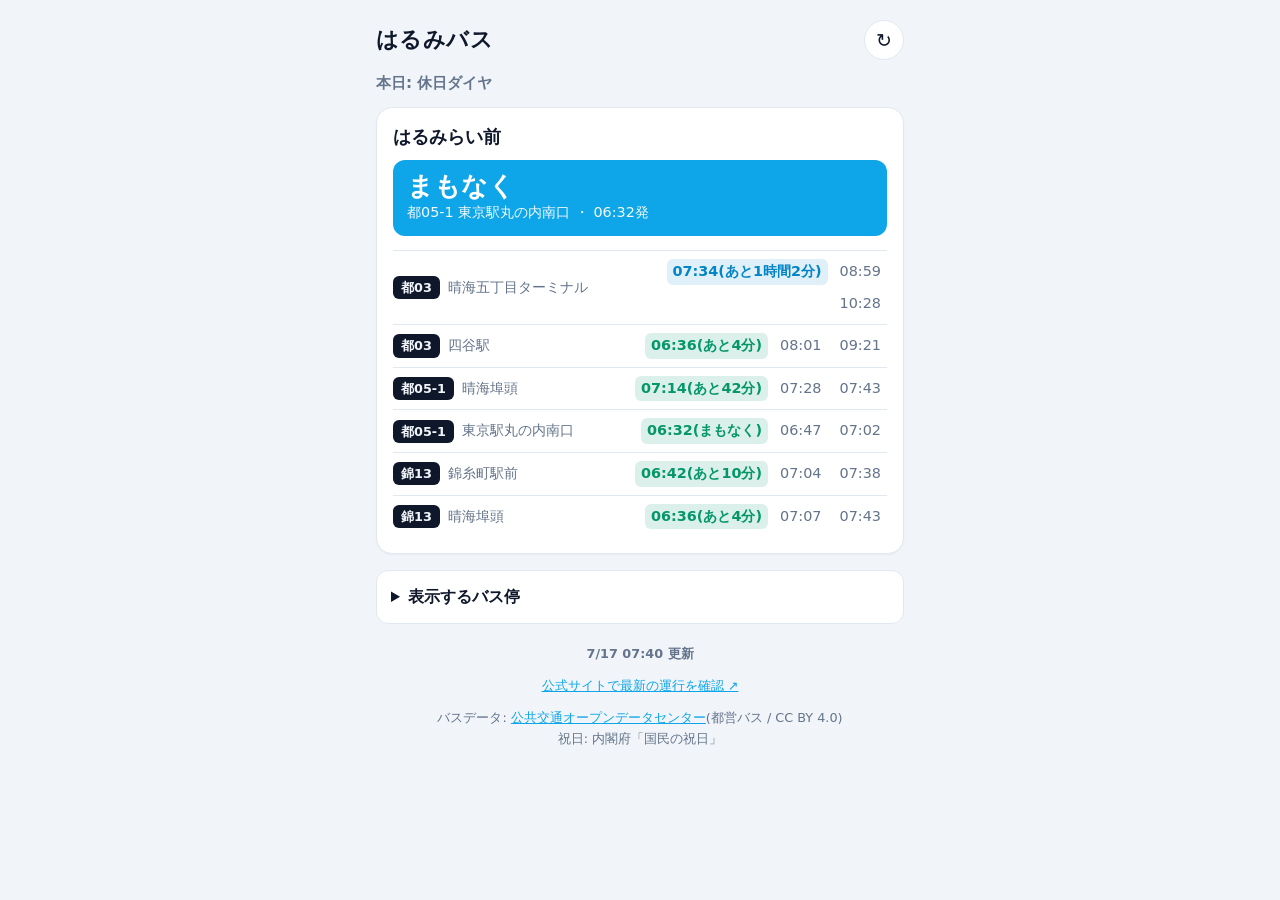
==== app/index.html @ eee5a98f "Phase 1 step5-6: PWA本体(次のバス表示・3区分計算・端末内保存・PWA化) - app/index.html, app.js, style.css: timetable.json " ====
<!doctype html>
<html lang="ja">
<head>
  <meta charset="utf-8">
  <meta name="viewport" content="width=device-width, initial-scale=1, viewport-fit=cover">
  <title>はるみバス</title>
  <meta name="description" content="自宅周辺バス停の次のバスを表示">
  <meta name="theme-color" content="#0ea5e9">
  <link rel="manifest" href="./manifest.webmanifest">
  <link rel="icon" href="./icon.svg" type="image/svg+xml">
  <link rel="apple-touch-icon" href="./icon.svg">
  <link rel="stylesheet" href="./style.css">
</head>
<body>
  <div id="app">
    <header class="app-header">
      <h1>はるみバス</h1>
      <button id="refresh" class="icon-btn" title="更新" aria-label="更新">↻</button>
    </header>

    <div id="status-bar" class="status-bar" hidden></div>
    <p id="schedule-type" class="schedule-type"></p>

    <main id="stops" class="stops" aria-live="polite"></main>

    <details id="settings" class="settings">
      <summary>表示するバス停</summary>
      <div id="stop-toggles" class="stop-toggles"></div>
    </details>

    <footer class="app-footer">
      <p id="freshness" class="freshness"></p>
      <p class="official"><a id="official-link" href="https://tobus.jp/" target="_blank" rel="noopener">公式サイトで最新の運行を確認 ↗</a></p>
      <p class="credit">
        バスデータ: <a href="https://www.odpt.org/" target="_blank" rel="noopener">公共交通オープンデータセンター</a>(都営バス / CC BY 4.0)<br>
        祝日: 内閣府「国民の祝日」
      </p>
    </footer>
  </div>

  <script src="./app.js"></script>
</body>
</html>
---- app/style.css ----
:root {
  --bg: #f1f5f9;
  --card: #ffffff;
  --text: #0f172a;
  --muted: #64748b;
  --accent: #0ea5e9;
  --accent-ink: #ffffff;
  --soon: #0284c7;
  --within: #059669;
  --warn-bg: #fef3c7;
  --warn-ink: #92400e;
  --border: #e2e8f0;
}
@media (prefers-color-scheme: dark) {
  :root {
    --bg: #0f172a;
    --card: #1e293b;
    --text: #e2e8f0;
    --muted: #94a3b8;
    --accent: #38bdf8;
    --accent-ink: #04222f;
    --soon: #7dd3fc;
    --within: #34d399;
    --warn-bg: #422006;
    --warn-ink: #fbbf24;
    --border: #334155;
  }
}

* { box-sizing: border-box; }
html, body { margin: 0; }
body {
  font-family: system-ui, -apple-system, "Segoe UI", "Hiragino Kaku Gothic ProN", "Yu Gothic UI", Meiryo, sans-serif;
  background: var(--bg);
  color: var(--text);
  line-height: 1.5;
  -webkit-text-size-adjust: 100%;
}

#app {
  max-width: 560px;
  margin: 0 auto;
  padding: max(env(safe-area-inset-top), 12px) 16px calc(env(safe-area-inset-bottom) + 24px);
}

.app-header {
  display: flex;
  align-items: center;
  justify-content: space-between;
  position: sticky;
  top: 0;
  background: var(--bg);
  padding: 8px 0;
  z-index: 5;
}
.app-header h1 { font-size: 1.35rem; margin: 0; letter-spacing: .02em; }

.icon-btn {
  border: none;
  background: var(--card);
  color: var(--text);
  border: 1px solid var(--border);
  width: 40px; height: 40px;
  border-radius: 50%;
  font-size: 1.2rem;
  cursor: pointer;
}
.icon-btn.spinning { animation: spin .8s linear infinite; }
@keyframes spin { to { transform: rotate(360deg); } }

.status-bar {
  background: var(--warn-bg);
  color: var(--warn-ink);
  border-radius: 10px;
  padding: 10px 12px;
  font-size: .9rem;
  margin: 4px 0 8px;
}

.schedule-type {
  color: var(--muted);
  font-size: .95rem;
  margin: 4px 0 12px;
  font-weight: 600;
}

.stop-card {
  background: var(--card);
  border: 1px solid var(--border);
  border-radius: 16px;
  padding: 16px;
  margin-bottom: 16px;
  box-shadow: 0 1px 2px rgba(0,0,0,.04);
}
.stop-name { font-size: 1.1rem; margin: 0 0 10px; }

.hero {
  display: flex;
  flex-direction: column;
  gap: 2px;
  padding: 12px 14px;
  border-radius: 12px;
  background: var(--accent);
  color: var(--accent-ink);
  margin-bottom: 14px;
}
.hero.none { background: var(--border); color: var(--muted); }
.hero-count { font-size: 1.6rem; font-weight: 700; line-height: 1.1; }
.hero-meta { font-size: .9rem; opacity: .95; }

.route-row {
  display: flex;
  align-items: center;
  gap: 10px;
  padding: 8px 0;
  border-top: 1px solid var(--border);
}
.route-head { display: flex; align-items: center; gap: 8px; min-width: 42%; }
.route-badge {
  background: var(--text);
  color: var(--bg);
  border-radius: 6px;
  padding: 2px 8px;
  font-size: .8rem;
  font-weight: 700;
  white-space: nowrap;
}
.route-dir { font-size: .9rem; color: var(--muted); }

.route-times { display: flex; flex-wrap: wrap; gap: 6px; margin-left: auto; justify-content: flex-end; }
.time-chip {
  font-variant-numeric: tabular-nums;
  font-size: .9rem;
  color: var(--muted);
  padding: 2px 6px;
  border-radius: 6px;
}
.time-chip.soon { color: var(--soon); font-weight: 700; background: color-mix(in srgb, var(--soon) 12%, transparent); }
.time-chip.within-hour.soon { color: var(--within); background: color-mix(in srgb, var(--within) 14%, transparent); }
.time-chip.end { color: var(--muted); font-style: italic; }

.settings {
  background: var(--card);
  border: 1px solid var(--border);
  border-radius: 12px;
  padding: 4px 14px;
  margin-bottom: 20px;
}
.settings summary { cursor: pointer; padding: 10px 0; font-weight: 600; }
.stop-toggles { display: flex; flex-direction: column; gap: 8px; padding: 4px 0 12px; }
.toggle { display: flex; align-items: center; gap: 8px; }

.app-footer { color: var(--muted); font-size: .8rem; text-align: center; }
.app-footer a { color: var(--accent); }
.freshness { font-weight: 600; }
.official { margin: 10px 0; }
.credit { line-height: 1.6; }
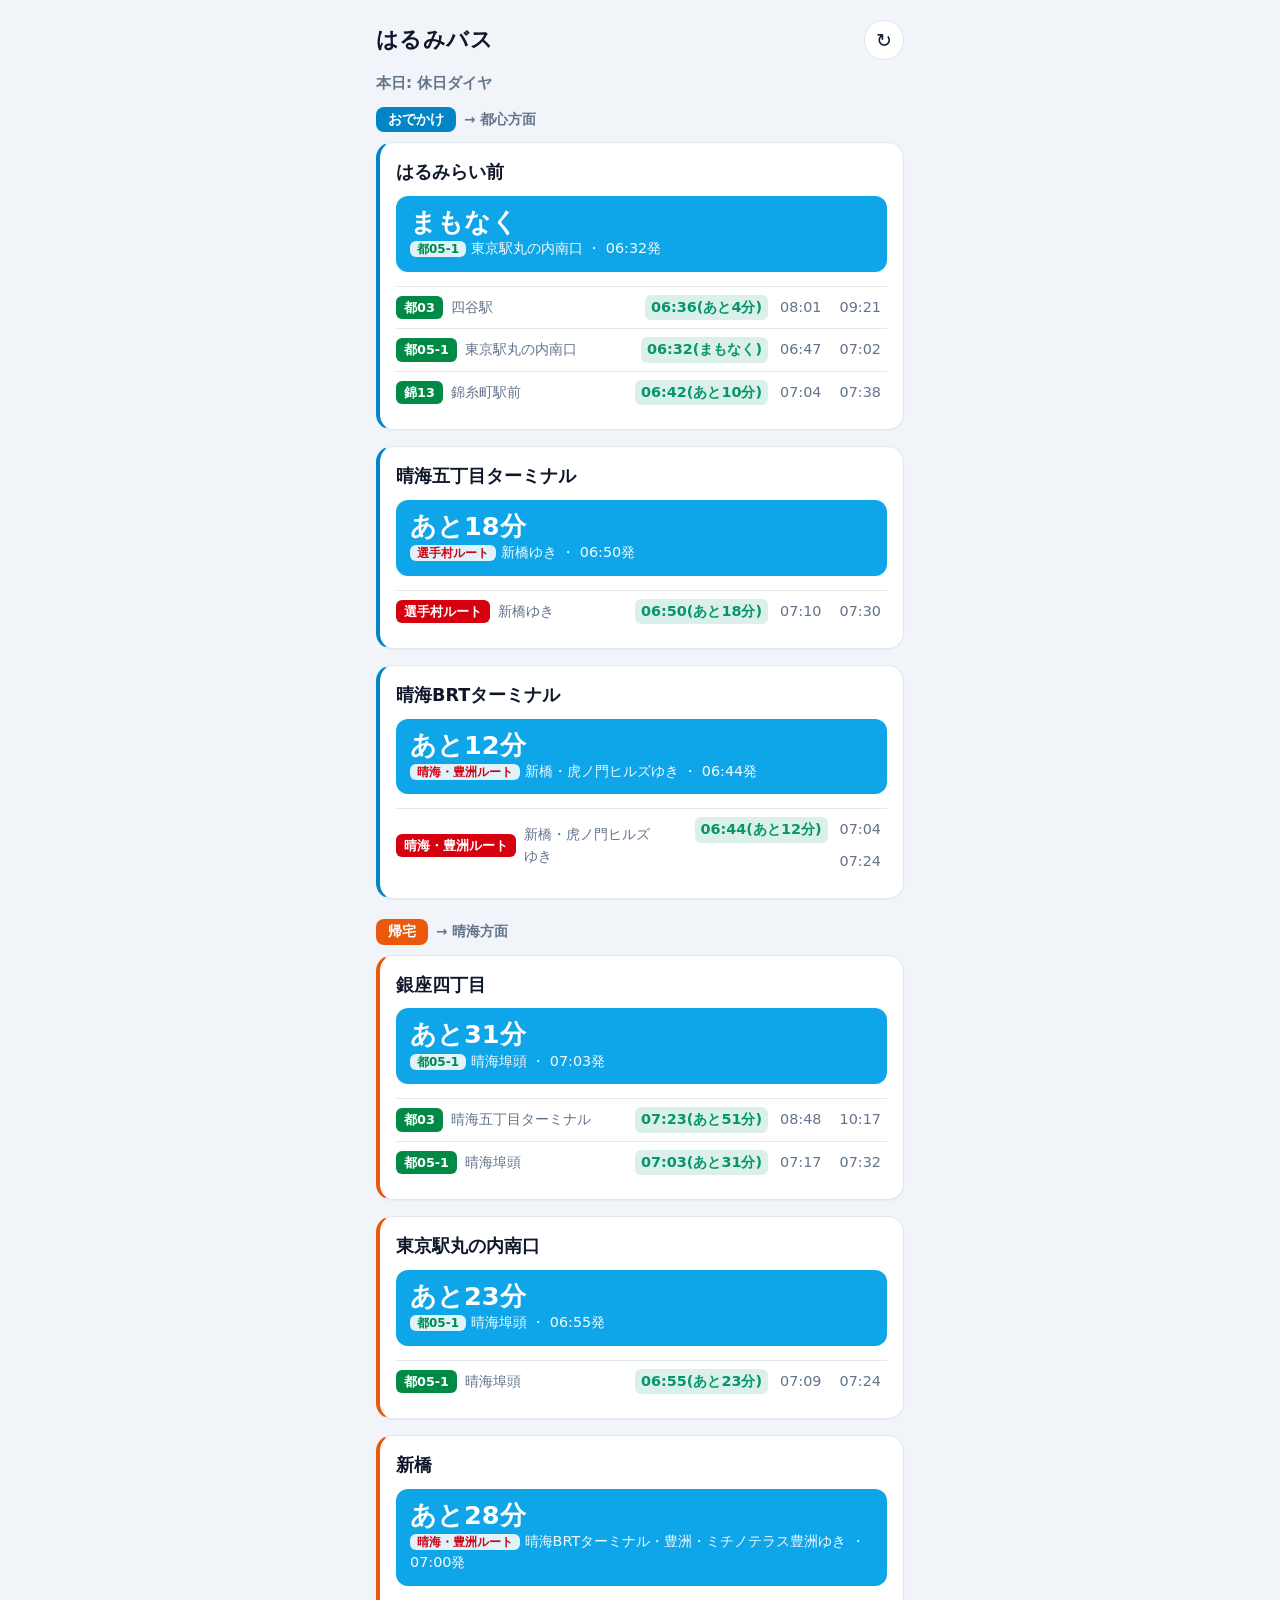
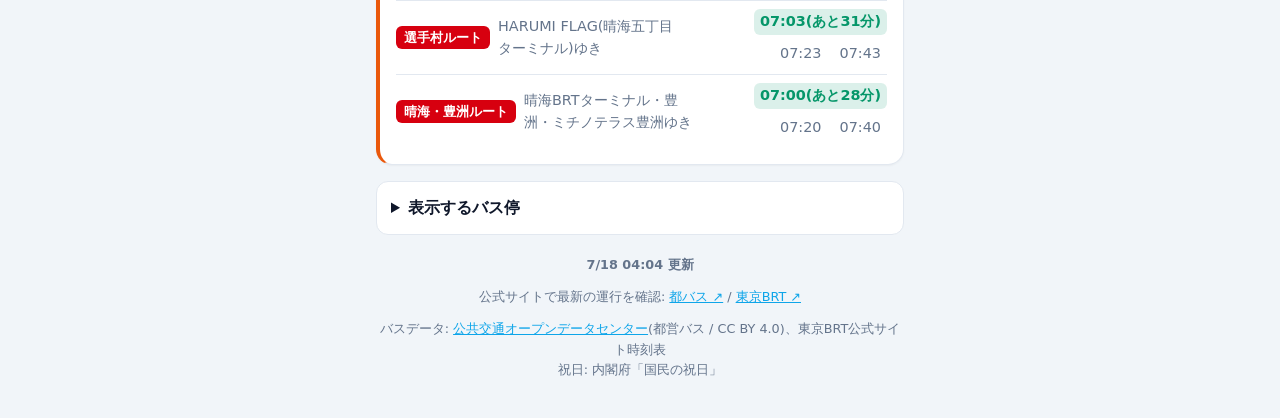
==== commit aeab57b2: "UI: 事業者カラーと「おでかけ/帰宅」区分け表示 - 系統バッジを事業者カラーに(都バス=緑 / 東京BRT=赤)。次発ヒーロー内にも表示 - 停留所カードを「おでかけ(都心方面)」「帰宅(晴海方面" ====
--- a/app/index.html
+++ b/app/index.html
@@ -30,9 +30,12 @@
 
     <footer class="app-footer">
       <p id="freshness" class="freshness"></p>
-      <p class="official"><a id="official-link" href="https://tobus.jp/" target="_blank" rel="noopener">公式サイトで最新の運行を確認 ↗</a></p>
+      <p class="official">公式サイトで最新の運行を確認:
+        <a href="https://tobus.jp/" target="_blank" rel="noopener">都バス ↗</a> /
+        <a href="https://tokyo-brt.co.jp/" target="_blank" rel="noopener">東京BRT ↗</a>
+      </p>
       <p class="credit">
-        バスデータ: <a href="https://www.odpt.org/" target="_blank" rel="noopener">公共交通オープンデータセンター</a>(都営バス / CC BY 4.0)<br>
+        バスデータ: <a href="https://www.odpt.org/" target="_blank" rel="noopener">公共交通オープンデータセンター</a>(都営バス / CC BY 4.0)、東京BRT公式サイト時刻表<br>
         祝日: 内閣府「国民の祝日」
       </p>
     </footer>
--- a/app/style.css
+++ b/app/style.css
@@ -10,6 +10,13 @@
   --warn-bg: #fef3c7;
   --warn-ink: #92400e;
   --border: #e2e8f0;
+  /* 事業者カラー(バッジ)。都バス=車体の緑 / 東京BRT=車体の赤 */
+  --op-toei: #008a45;
+  --op-brt: #d7000f;
+  --op-ink: #ffffff;
+  /* 区分けカラー。おでかけ(都心方面)=空色 / 帰宅(晴海方面)=茜色 */
+  --depart: #0284c7;
+  --return: #ea580c;
 }
 @media (prefers-color-scheme: dark) {
   :root {
@@ -24,6 +31,11 @@
     --warn-bg: #422006;
     --warn-ink: #fbbf24;
     --border: #334155;
+    --op-toei: #16a34a;
+    --op-brt: #ef4444;
+    --op-ink: #ffffff;
+    --depart: #38bdf8;
+    --return: #fb923c;
   }
 }
 
@@ -84,6 +96,26 @@
   font-weight: 600;
 }
 
+/* 区分け見出し(おでかけ/帰宅) */
+.group-head {
+  display: flex;
+  align-items: baseline;
+  gap: 8px;
+  font-size: 1rem;
+  margin: 20px 0 10px;
+}
+.group-head:first-child { margin-top: 4px; }
+.group-label {
+  color: #fff;
+  border-radius: 8px;
+  padding: 2px 12px;
+  font-size: .9rem;
+}
+.group-depart .group-label { background: var(--depart); }
+.group-return .group-label { background: var(--return); }
+.group-dest { color: var(--muted); font-size: .85rem; font-weight: 600; }
+.group-dest::before { content: "→ "; }
+
 .stop-card {
   background: var(--card);
   border: 1px solid var(--border);
@@ -92,6 +124,9 @@
   margin-bottom: 16px;
   box-shadow: 0 1px 2px rgba(0,0,0,.04);
 }
+/* カード左のラインでも区分けを示す(色弱でも見出し+位置で判別可能) */
+.stop-card.group-depart { border-left: 4px solid var(--depart); }
+.stop-card.group-return { border-left: 4px solid var(--return); }
 .stop-name { font-size: 1.1rem; margin: 0 0 10px; }
 
 .hero {
@@ -125,6 +160,16 @@
   font-weight: 700;
   white-space: nowrap;
 }
+/* 事業者カラー: 都バス=緑 / 東京BRT=赤(系統名バッジで一目で分かる) */
+.route-badge.op-toei { background: var(--op-toei); color: var(--op-ink); }
+.route-badge.op-brt { background: var(--op-brt); color: var(--op-ink); }
+.hero .route-badge {
+  background: rgba(255,255,255,.92);
+  font-size: .75rem;
+  padding: 1px 7px;
+}
+.hero .route-badge.op-toei { color: var(--op-toei); }
+.hero .route-badge.op-brt { color: var(--op-brt); }
 .route-dir { font-size: .9rem; color: var(--muted); }
 
 .route-times { display: flex; flex-wrap: wrap; gap: 6px; margin-left: auto; justify-content: flex-end; }
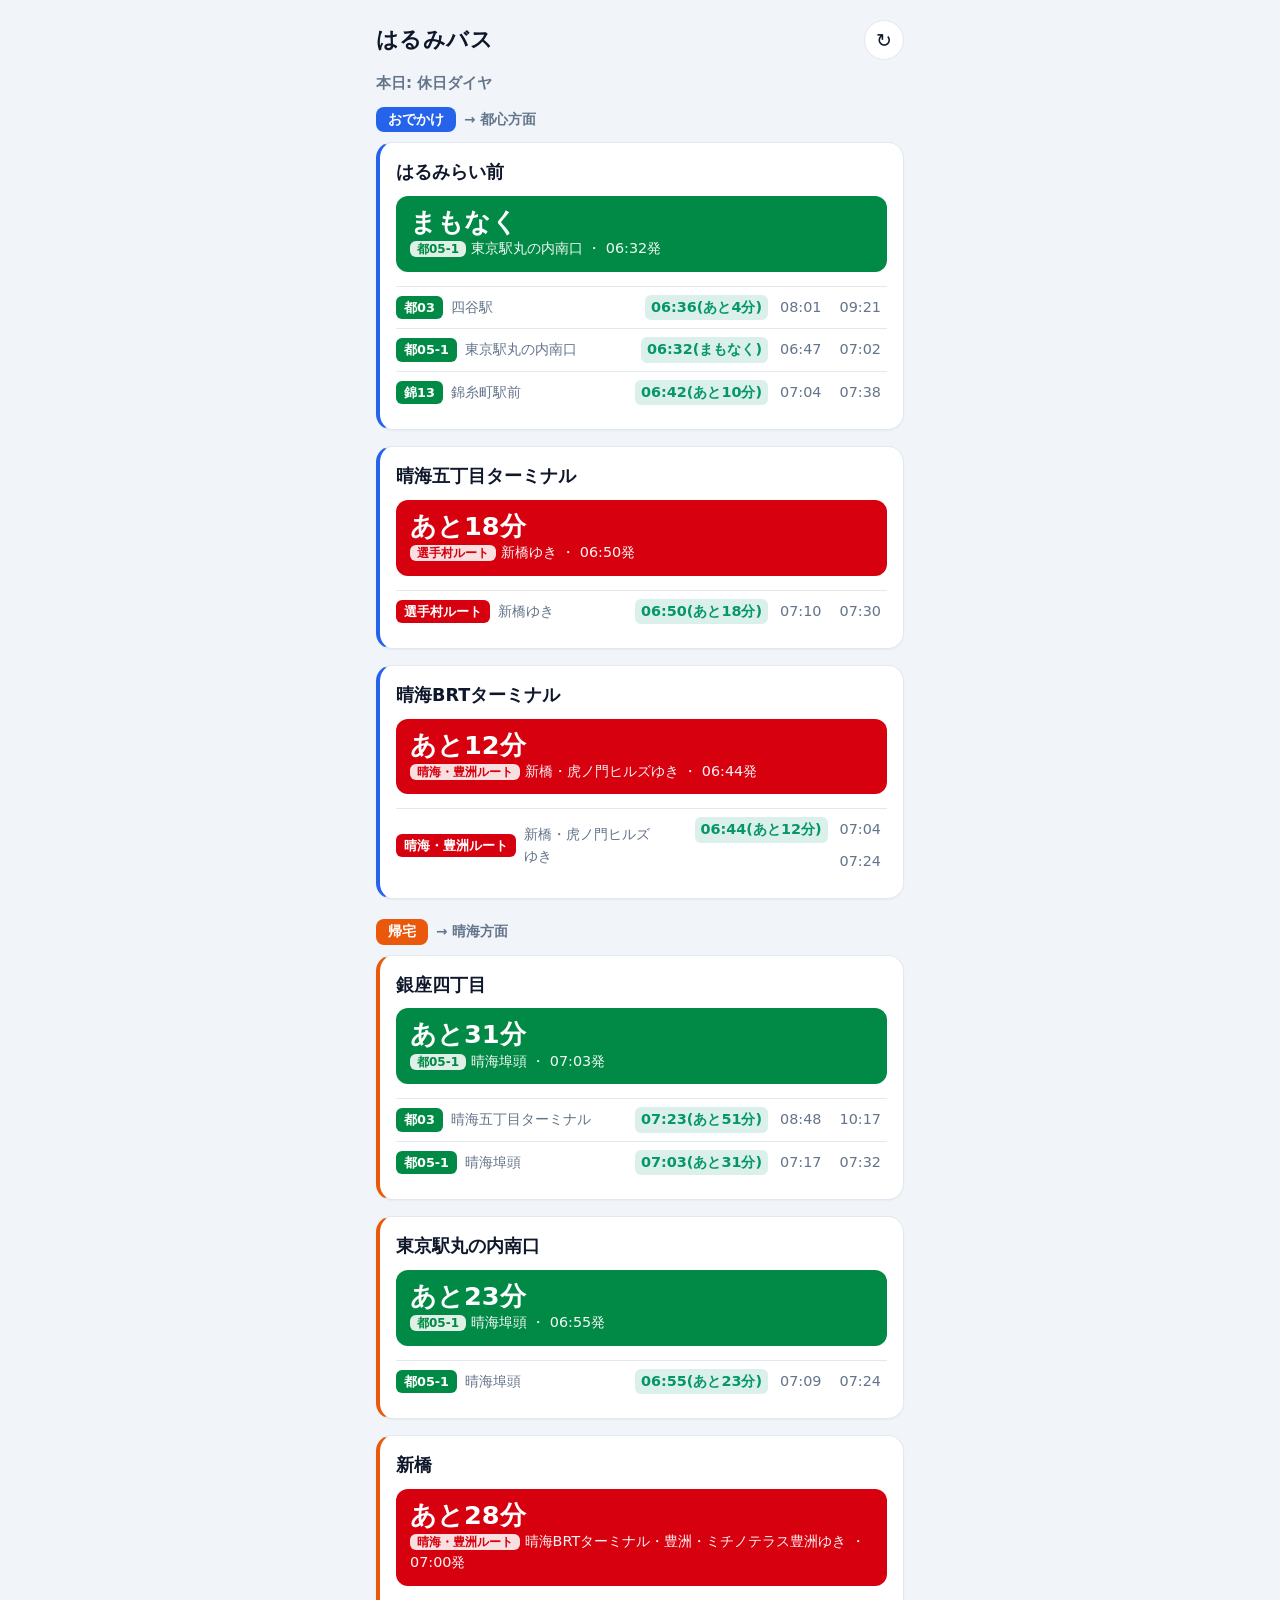
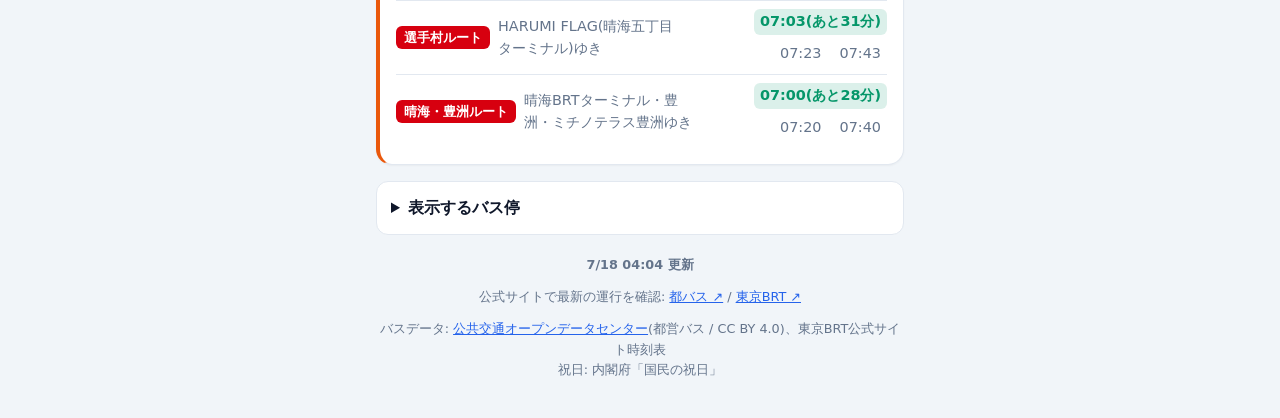
==== commit 62a6b944: "UI: 水色を廃止し配色を統一(次のバス表示は事業者カラーに) - 次のバス強調表示(ヒーロー)を事業者カラーで塗る(都バス=緑 / 東京BRT=赤) - おでかけ色・リンク・次発チップ・テーマカラー" ====
--- a/app/index.html
+++ b/app/index.html
@@ -5,7 +5,7 @@
   <meta name="viewport" content="width=device-width, initial-scale=1, viewport-fit=cover">
   <title>はるみバス</title>
   <meta name="description" content="自宅周辺バス停の次のバスを表示">
-  <meta name="theme-color" content="#0ea5e9">
+  <meta name="theme-color" content="#2563eb">
   <link rel="manifest" href="./manifest.webmanifest">
   <link rel="icon" href="./icon.svg" type="image/svg+xml">
   <link rel="apple-touch-icon" href="./icon.svg">
--- a/app/style.css
+++ b/app/style.css
@@ -3,9 +3,9 @@
   --card: #ffffff;
   --text: #0f172a;
   --muted: #64748b;
-  --accent: #0ea5e9;
+  --accent: #2563eb;
   --accent-ink: #ffffff;
-  --soon: #0284c7;
+  --soon: #2563eb;
   --within: #059669;
   --warn-bg: #fef3c7;
   --warn-ink: #92400e;
@@ -14,8 +14,8 @@
   --op-toei: #008a45;
   --op-brt: #d7000f;
   --op-ink: #ffffff;
-  /* 区分けカラー。おでかけ(都心方面)=空色 / 帰宅(晴海方面)=茜色 */
-  --depart: #0284c7;
+  /* 区分けカラー。おでかけ(都心方面)=青 / 帰宅(晴海方面)=茜色(緑・茜と同トーン) */
+  --depart: #2563eb;
   --return: #ea580c;
 }
 @media (prefers-color-scheme: dark) {
@@ -24,9 +24,9 @@
     --card: #1e293b;
     --text: #e2e8f0;
     --muted: #94a3b8;
-    --accent: #38bdf8;
-    --accent-ink: #04222f;
-    --soon: #7dd3fc;
+    --accent: #60a5fa;
+    --accent-ink: #0b1c36;
+    --soon: #60a5fa;
     --within: #34d399;
     --warn-bg: #422006;
     --warn-ink: #fbbf24;
@@ -34,7 +34,7 @@
     --op-toei: #16a34a;
     --op-brt: #ef4444;
     --op-ink: #ffffff;
-    --depart: #38bdf8;
+    --depart: #60a5fa;
     --return: #fb923c;
   }
 }
@@ -139,6 +139,9 @@
   color: var(--accent-ink);
   margin-bottom: 14px;
 }
+/* 次のバスの事業者カラーで塗る(都バス=緑 / 東京BRT=赤) */
+.hero.op-toei { background: var(--op-toei); color: var(--op-ink); }
+.hero.op-brt { background: var(--op-brt); color: var(--op-ink); }
 .hero.none { background: var(--border); color: var(--muted); }
 .hero-count { font-size: 1.6rem; font-weight: 700; line-height: 1.1; }
 .hero-meta { font-size: .9rem; opacity: .95; }
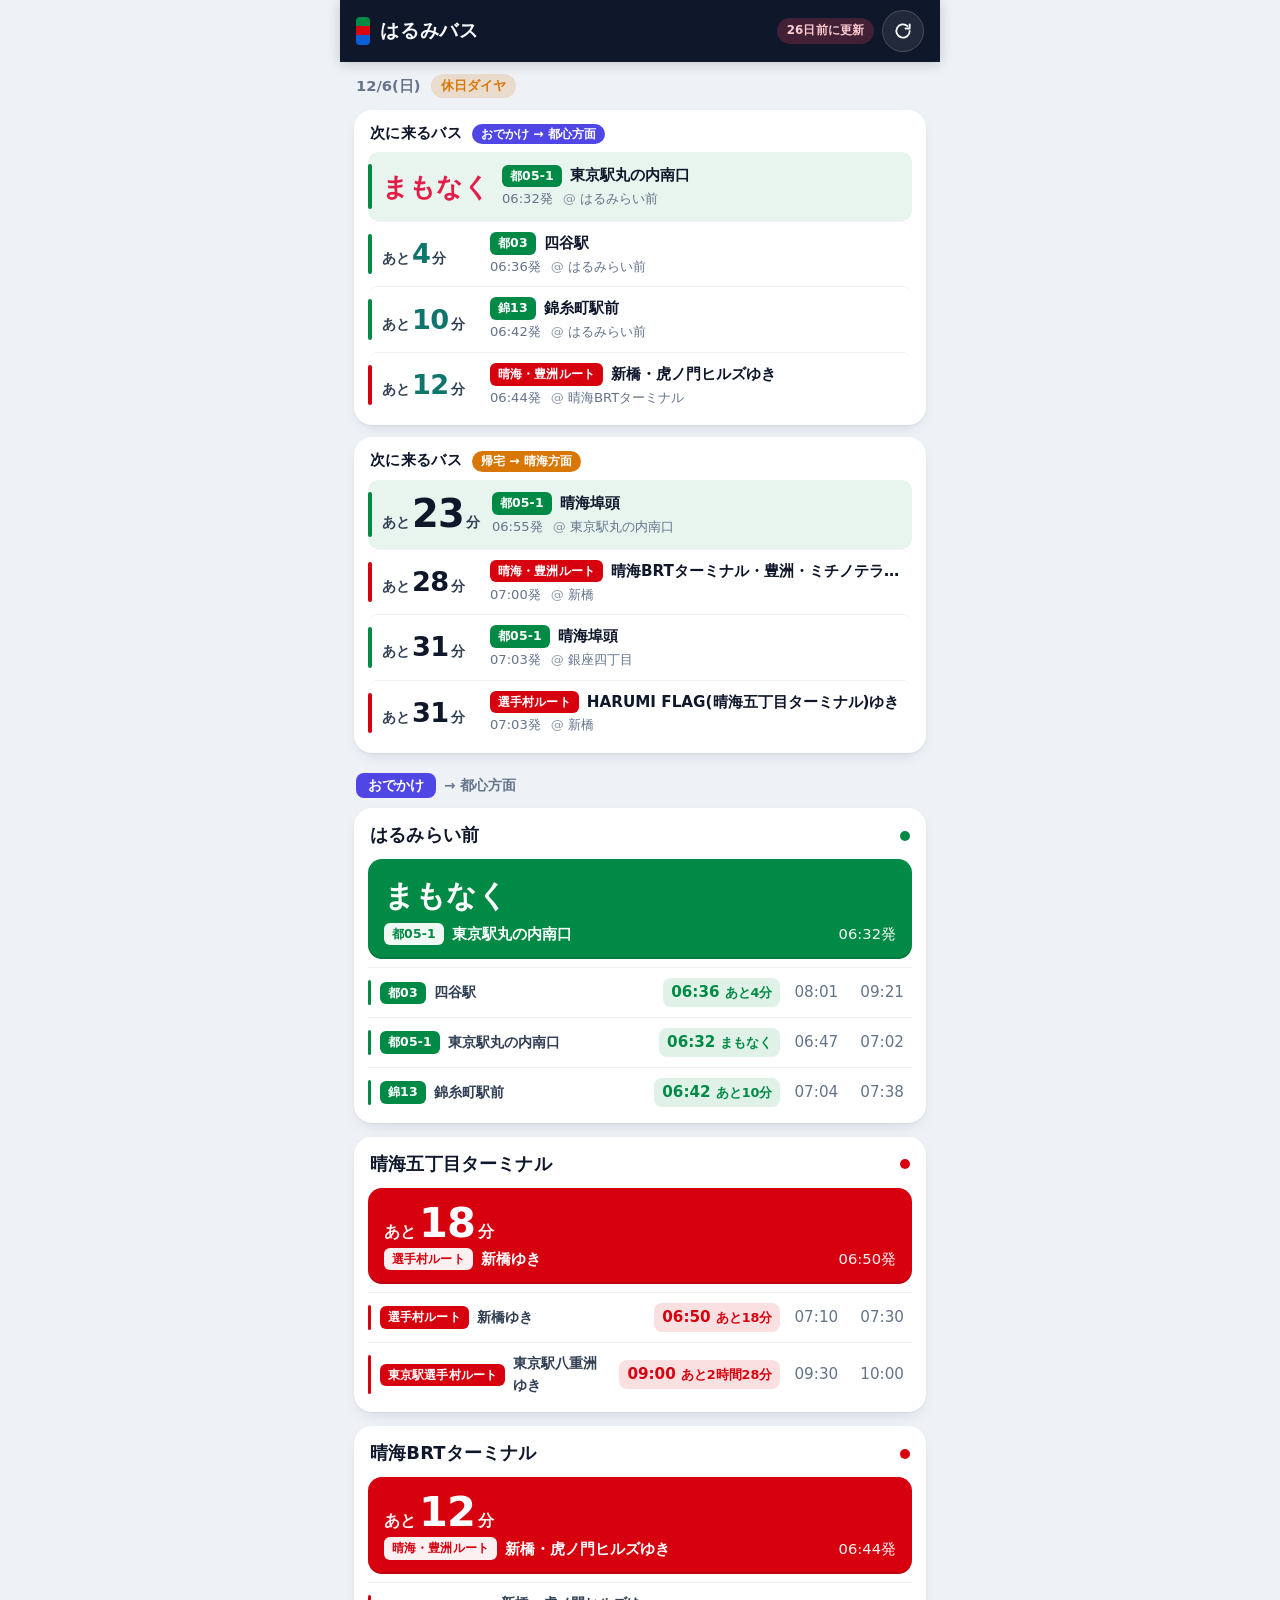
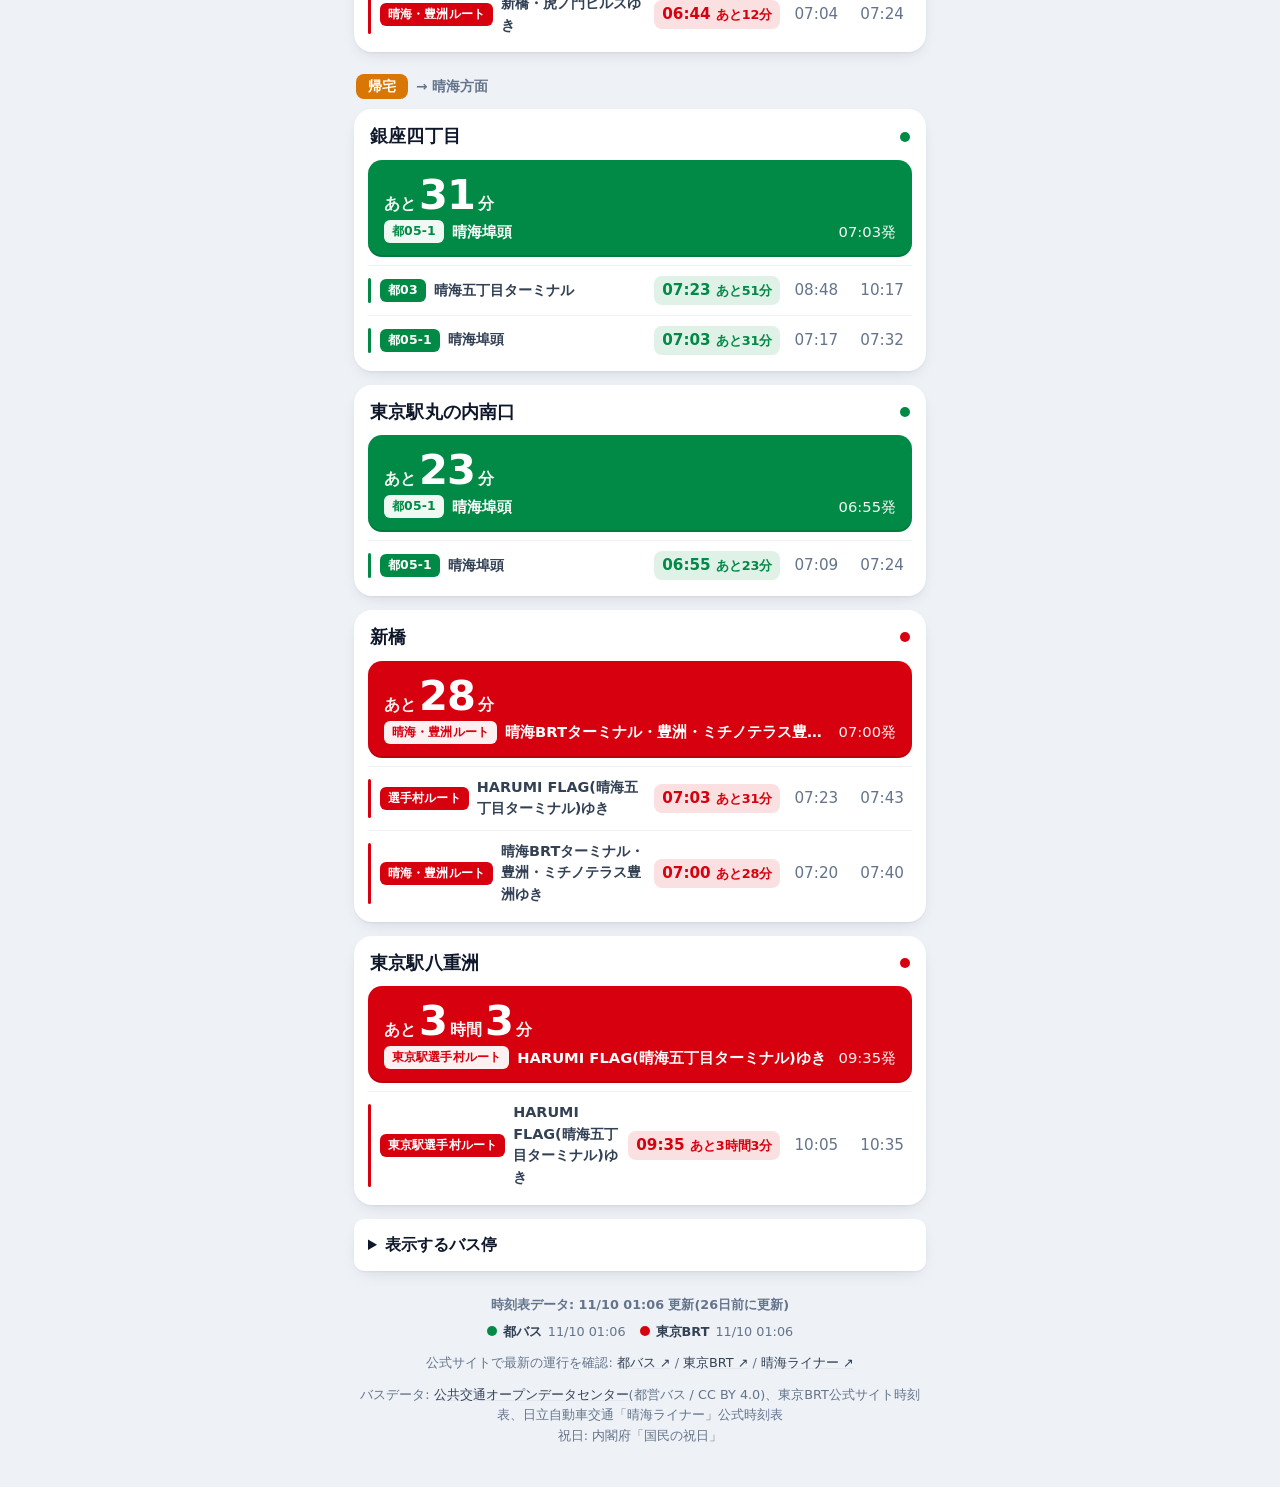
==== commit 2fef6064: "app: 鮮度表示・3社横断「次に来るバス」・デザイン刷新 - 鮮度表示: generated_at からの経過時間をヘッダーのピルに表示   (30時間超=stale、3日超=old で色が変わる)" ====
--- a/app/index.html
+++ b/app/index.html
@@ -4,8 +4,8 @@
   <meta charset="utf-8">
   <meta name="viewport" content="width=device-width, initial-scale=1, viewport-fit=cover">
   <title>はるみバス</title>
-  <meta name="description" content="自宅周辺バス停の次のバスを表示">
-  <meta name="theme-color" content="#2563eb">
+  <meta name="description" content="自宅周辺バス停(都バス・東京BRT・晴海ライナー)の次のバスを表示">
+  <meta name="theme-color" content="#0f172a">
   <link rel="manifest" href="./manifest.webmanifest">
   <link rel="icon" href="./icon.svg" type="image/svg+xml">
   <link rel="apple-touch-icon" href="./icon.svg">
@@ -14,12 +14,29 @@
 <body>
   <div id="app">
     <header class="app-header">
-      <h1>はるみバス</h1>
-      <button id="refresh" class="icon-btn" title="更新" aria-label="更新">↻</button>
+      <div class="brand">
+        <span class="brand-mark" aria-hidden="true"></span>
+        <h1>はるみバス</h1>
+      </div>
+      <div class="header-tools">
+        <span id="freshness-pill" class="pill" aria-live="polite"></span>
+        <button id="refresh" class="icon-btn" title="更新" aria-label="更新">
+          <svg viewBox="0 0 24 24" width="20" height="20" aria-hidden="true" fill="none" stroke="currentColor" stroke-width="2.2" stroke-linecap="round" stroke-linejoin="round">
+            <path d="M20 12a8 8 0 1 1-2.6-5.9"/>
+            <path d="M20 4v5h-5"/>
+          </svg>
+        </button>
+      </div>
     </header>
 
-    <div id="status-bar" class="status-bar" hidden></div>
-    <p id="schedule-type" class="schedule-type"></p>
+    <div id="status-bar" class="status-bar" role="status" hidden></div>
+
+    <div class="today">
+      <span id="today-date" class="today-date"></span>
+      <span id="schedule-type" class="schedule-type"></span>
+    </div>
+
+    <section id="overview" class="overview" aria-label="次に来るバス(3社横断)" hidden></section>
 
     <main id="stops" class="stops" aria-live="polite"></main>
 
@@ -30,12 +47,14 @@
 
     <footer class="app-footer">
       <p id="freshness" class="freshness"></p>
+      <ul id="sources" class="sources" aria-label="データの取得状態"></ul>
       <p class="official">公式サイトで最新の運行を確認:
         <a href="https://tobus.jp/" target="_blank" rel="noopener">都バス ↗</a> /
-        <a href="https://tokyo-brt.co.jp/" target="_blank" rel="noopener">東京BRT ↗</a>
+        <a href="https://tokyo-brt.co.jp/" target="_blank" rel="noopener">東京BRT ↗</a> /
+        <a href="https://www.hitachi-gr.com/harumi-liner" target="_blank" rel="noopener">晴海ライナー ↗</a>
       </p>
       <p class="credit">
-        バスデータ: <a href="https://www.odpt.org/" target="_blank" rel="noopener">公共交通オープンデータセンター</a>(都営バス / CC BY 4.0)、東京BRT公式サイト時刻表<br>
+        バスデータ: <a href="https://www.odpt.org/" target="_blank" rel="noopener">公共交通オープンデータセンター</a>(都営バス / CC BY 4.0)、東京BRT公式サイト時刻表、日立自動車交通「晴海ライナー」公式時刻表<br>
         祝日: 内閣府「国民の祝日」
       </p>
     </footer>
--- a/app/style.css
+++ b/app/style.css
@@ -1,205 +1,504 @@
+/* はるみバス — スタイル
+   方針: バス停で片手で見ても「次のバスまであと何分」が一目で分かること。
+   - 数字は tabular-nums で大きく、単位は小さく
+   - 事業者カラーを面(ヒーロー)と線(行の左帯)と点(バッジ)で一貫して使う
+   - 外部フォント・外部リソースは使わない(オフライン前提の PWA) */
+
 :root {
-  --bg: #f1f5f9;
+  --bg: #eef2f7;
+  --bg-elev: #e3e9f1;
   --card: #ffffff;
   --text: #0f172a;
+  --text-2: #334155;
   --muted: #64748b;
-  --accent: #2563eb;
-  --accent-ink: #ffffff;
-  --soon: #2563eb;
-  --within: #059669;
+  --border: #e2e8f0;
+  --hairline: #eef2f7;
+  --header-bg: #0f172a;
+  --header-ink: #f8fafc;
+  --header-muted: #cbd5e1;
+  --shadow: 0 1px 2px rgba(15, 23, 42, .05), 0 6px 18px -8px rgba(15, 23, 42, .18);
+  --radius: 18px;
+  --radius-sm: 10px;
+
+  /* 事業者カラー: 都バス=車体の緑 / 東京BRT=車体の赤 / 晴海ライナー=青 */
+  --op-toei: #008a45;
+  --op-brt: #d7000f;
+  --op-harumi: #0b5ed7;
+  --op-other: #475569;
+  --op-ink: #ffffff;
+
+  /* 区分け(おでかけ=藍 / 帰宅=琥珀)。事業者カラーと混同しないよう見出しタグにだけ使う */
+  --depart: #4f46e5;
+  --return: #d97706;
+
+  /* 緊急度 */
+  --urgent: #e11d48;
+  --soon: #0f766e;
+
   --warn-bg: #fef3c7;
   --warn-ink: #92400e;
-  --border: #e2e8f0;
-  /* 事業者カラー(バッジ)。都バス=車体の緑 / 東京BRT=車体の赤 */
-  --op-toei: #008a45;
-  --op-brt: #d7000f;
-  --op-ink: #ffffff;
-  /* 区分けカラー。おでかけ(都心方面)=青 / 帰宅(晴海方面)=茜色(緑・茜と同トーン) */
-  --depart: #2563eb;
-  --return: #ea580c;
-}
+  --warn-border: #fcd34d;
+
+  --fresh-ok-bg: rgba(16, 185, 129, .18);
+  --fresh-ok-ink: #a7f3d0;
+  --fresh-stale-bg: rgba(245, 158, 11, .22);
+  --fresh-stale-ink: #fde68a;
+  --fresh-old-bg: rgba(244, 63, 94, .22);
+  --fresh-old-ink: #fecdd3;
+}
+
 @media (prefers-color-scheme: dark) {
   :root {
-    --bg: #0f172a;
-    --card: #1e293b;
-    --text: #e2e8f0;
-    --muted: #94a3b8;
-    --accent: #60a5fa;
-    --accent-ink: #0b1c36;
-    --soon: #60a5fa;
-    --within: #34d399;
-    --warn-bg: #422006;
-    --warn-ink: #fbbf24;
-    --border: #334155;
+    --bg: #0b1220;
+    --bg-elev: #111a2b;
+    --card: #162033;
+    --text: #e5edf7;
+    --text-2: #cbd5e1;
+    --muted: #8da0b8;
+    --border: #273449;
+    --hairline: #1f2b3f;
+    --header-bg: #0b1220;
+    --header-ink: #f1f5f9;
+    --header-muted: #94a3b8;
+    --shadow: 0 1px 2px rgba(0, 0, 0, .3), 0 8px 20px -10px rgba(0, 0, 0, .6);
     --op-toei: #16a34a;
     --op-brt: #ef4444;
-    --op-ink: #ffffff;
-    --depart: #60a5fa;
-    --return: #fb923c;
+    --op-harumi: #3b82f6;
+    --op-other: #64748b;
+    --depart: #818cf8;
+    --return: #fbbf24;
+    --urgent: #fb7185;
+    --soon: #2dd4bf;
+    --warn-bg: #3b2a06;
+    --warn-ink: #fcd34d;
+    --warn-border: #a16207;
   }
 }
 
 * { box-sizing: border-box; }
 html, body { margin: 0; }
+html { background: var(--bg); }
 body {
-  font-family: system-ui, -apple-system, "Segoe UI", "Hiragino Kaku Gothic ProN", "Yu Gothic UI", Meiryo, sans-serif;
+  font-family: system-ui, -apple-system, "Segoe UI", Roboto, "Hiragino Sans", "Hiragino Kaku Gothic ProN",
+    "Yu Gothic UI", "Noto Sans JP", Meiryo, sans-serif;
   background: var(--bg);
   color: var(--text);
   line-height: 1.5;
   -webkit-text-size-adjust: 100%;
+  -webkit-tap-highlight-color: transparent;
 }
 
 #app {
-  max-width: 560px;
+  max-width: 600px;
   margin: 0 auto;
-  padding: max(env(safe-area-inset-top), 12px) 16px calc(env(safe-area-inset-bottom) + 24px);
-}
-
+  padding: 0 14px calc(env(safe-area-inset-bottom) + 28px);
+}
+
+/* ---- ヘッダー --------------------------------------------------------------- */
 .app-header {
-  display: flex;
-  align-items: center;
-  justify-content: space-between;
   position: sticky;
   top: 0;
-  background: var(--bg);
-  padding: 8px 0;
-  z-index: 5;
-}
-.app-header h1 { font-size: 1.35rem; margin: 0; letter-spacing: .02em; }
+  z-index: 10;
+  display: flex;
+  align-items: center;
+  justify-content: space-between;
+  gap: 10px;
+  margin: 0 -14px 12px;
+  padding: calc(env(safe-area-inset-top) + 10px) 16px 10px;
+  background: var(--header-bg);
+  color: var(--header-ink);
+  box-shadow: 0 2px 12px rgba(0, 0, 0, .18);
+}
+.brand { display: flex; align-items: center; gap: 10px; min-width: 0; }
+.brand-mark {
+  width: 14px; height: 28px;
+  border-radius: 4px;
+  background: linear-gradient(180deg, var(--op-toei) 0 33%, var(--op-brt) 33% 66%, var(--op-harumi) 66% 100%);
+  flex: none;
+}
+.app-header h1 {
+  font-size: 1.2rem;
+  margin: 0;
+  letter-spacing: .04em;
+  font-weight: 800;
+  white-space: nowrap;
+}
+.header-tools { display: flex; align-items: center; gap: 8px; }
+
+.pill {
+  font-size: .74rem;
+  font-weight: 700;
+  padding: 4px 10px;
+  border-radius: 999px;
+  white-space: nowrap;
+  letter-spacing: .01em;
+  background: rgba(255, 255, 255, .12);
+  color: var(--header-muted);
+}
+.pill:empty { display: none; }
+.pill.fresh-fresh { background: var(--fresh-ok-bg); color: var(--fresh-ok-ink); }
+.pill.fresh-stale { background: var(--fresh-stale-bg); color: var(--fresh-stale-ink); }
+.pill.fresh-old, .pill.fresh-unknown { background: var(--fresh-old-bg); color: var(--fresh-old-ink); }
 
 .icon-btn {
-  border: none;
-  background: var(--card);
-  color: var(--text);
-  border: 1px solid var(--border);
-  width: 40px; height: 40px;
+  display: inline-grid;
+  place-items: center;
+  width: 42px; height: 42px;
+  border: 1px solid rgba(255, 255, 255, .16);
   border-radius: 50%;
-  font-size: 1.2rem;
+  background: rgba(255, 255, 255, .08);
+  color: var(--header-ink);
   cursor: pointer;
-}
-.icon-btn.spinning { animation: spin .8s linear infinite; }
+  transition: background .15s;
+}
+.icon-btn:active { background: rgba(255, 255, 255, .2); }
+.icon-btn.spinning svg { animation: spin .8s linear infinite; }
 @keyframes spin { to { transform: rotate(360deg); } }
 
+/* ---- 警告・本日のダイヤ ----------------------------------------------------- */
 .status-bar {
   background: var(--warn-bg);
   color: var(--warn-ink);
-  border-radius: 10px;
-  padding: 10px 12px;
+  border: 1px solid var(--warn-border);
+  border-radius: var(--radius-sm);
+  padding: 10px 14px;
   font-size: .9rem;
-  margin: 4px 0 8px;
-}
-
+  margin: 0 0 12px;
+}
+.status-line { margin: 0; }
+.status-line + .status-line { margin-top: 4px; }
+
+.today {
+  display: flex;
+  align-items: center;
+  gap: 10px;
+  margin: 0 2px 12px;
+  color: var(--muted);
+  font-size: .92rem;
+  font-weight: 600;
+}
 .schedule-type {
+  padding: 2px 10px;
+  border-radius: 999px;
+  background: var(--bg-elev);
+  color: var(--text-2);
+  font-size: .82rem;
+  font-weight: 700;
+}
+.schedule-type.sched-saturday, .schedule-type.sched-holiday {
+  background: color-mix(in srgb, var(--return) 18%, transparent);
+  color: var(--return);
+}
+
+/* ---- カウントダウン(共通)---------------------------------------------------- */
+.cd-pre, .cd-unit { font-weight: 700; }
+.cd-num {
+  font-variant-numeric: tabular-nums;
+  font-weight: 800;
+  letter-spacing: -.02em;
+  line-height: 1;
+}
+.cd-now { font-weight: 800; }
+
+/* ---- 3社横断「次に来るバス」---------------------------------------------------- */
+.overview { display: flex; flex-direction: column; gap: 12px; margin-bottom: 20px; }
+.overview-panel {
+  background: var(--card);
+  border-radius: var(--radius);
+  box-shadow: var(--shadow);
+  padding: 12px 14px 8px;
+}
+.overview-head {
+  display: flex;
+  align-items: baseline;
+  gap: 10px;
+  margin: 0 2px 8px;
+  font-size: .95rem;
+}
+.overview-title { font-weight: 800; letter-spacing: .02em; }
+.overview-group {
+  font-size: .78rem;
+  font-weight: 700;
+  padding: 1px 9px;
+  border-radius: 999px;
+  color: #fff;
+  background: var(--op-other);
+}
+.group-depart .overview-group { background: var(--depart); }
+.group-return .overview-group { background: var(--return); }
+.overview-empty { margin: 4px 2px 10px; color: var(--muted); font-weight: 600; }
+
+.overview-list { list-style: none; margin: 0; padding: 0; }
+.overview-item {
+  display: grid;
+  grid-template-columns: minmax(96px, auto) 1fr;
+  align-items: center;
+  gap: 12px;
+  padding: 10px 10px 10px 14px;
+  border-top: 1px solid var(--hairline);
+  position: relative;
+  border-radius: var(--radius-sm);
+}
+.overview-item::before {
+  content: "";
+  position: absolute;
+  left: 0; top: 12px; bottom: 12px;
+  width: 4px;
+  border-radius: 2px;
+  background: var(--op-color, var(--op-other));
+}
+.overview-item.first {
+  border-top: none;
+  background: color-mix(in srgb, var(--op-color, var(--op-other)) 9%, transparent);
+  padding-top: 12px;
+  padding-bottom: 12px;
+}
+.overview-count {
+  color: var(--text);
+  white-space: nowrap;
+  display: flex;
+  align-items: baseline;
+  gap: 2px;
+}
+.overview-count .cd-pre, .overview-count .cd-unit { font-size: .85rem; color: var(--text-2); }
+.overview-count .cd-num { font-size: 1.7rem; }
+.overview-count .cd-now { font-size: 1.25rem; color: var(--urgent); }
+.overview-item.first .overview-count .cd-num { font-size: 2.4rem; }
+.overview-item.first .overview-count .cd-now { font-size: 1.6rem; }
+.overview-item.urgent .cd-num, .overview-item.urgent .cd-now { color: var(--urgent); }
+.overview-item.soon .cd-num { color: var(--soon); }
+
+.overview-meta { min-width: 0; }
+.overview-line { display: flex; align-items: center; gap: 8px; min-width: 0; }
+.overview-dir {
+  font-weight: 700;
+  font-size: .95rem;
+  white-space: nowrap;
+  overflow: hidden;
+  text-overflow: ellipsis;
+}
+.overview-sub {
+  display: flex;
+  gap: 10px;
   color: var(--muted);
-  font-size: .95rem;
-  margin: 4px 0 12px;
-  font-weight: 600;
-}
-
-/* 区分け見出し(おでかけ/帰宅) */
+  font-size: .82rem;
+  margin-top: 2px;
+  font-variant-numeric: tabular-nums;
+}
+.overview-stop::before { content: "@ "; opacity: .7; }
+
+/* ---- 区分け見出し(おでかけ/帰宅)------------------------------------------- */
 .group-head {
   display: flex;
   align-items: baseline;
   gap: 8px;
   font-size: 1rem;
-  margin: 20px 0 10px;
+  margin: 22px 2px 10px;
 }
 .group-head:first-child { margin-top: 4px; }
 .group-label {
   color: #fff;
   border-radius: 8px;
   padding: 2px 12px;
-  font-size: .9rem;
+  font-size: .88rem;
+  font-weight: 800;
 }
 .group-depart .group-label { background: var(--depart); }
 .group-return .group-label { background: var(--return); }
 .group-dest { color: var(--muted); font-size: .85rem; font-weight: 600; }
 .group-dest::before { content: "→ "; }
 
+/* ---- バス停カード ------------------------------------------------------------- */
 .stop-card {
   background: var(--card);
-  border: 1px solid var(--border);
-  border-radius: 16px;
-  padding: 16px;
-  margin-bottom: 16px;
-  box-shadow: 0 1px 2px rgba(0,0,0,.04);
-}
-/* カード左のラインでも区分けを示す(色弱でも見出し+位置で判別可能) */
-.stop-card.group-depart { border-left: 4px solid var(--depart); }
-.stop-card.group-return { border-left: 4px solid var(--return); }
-.stop-name { font-size: 1.1rem; margin: 0 0 10px; }
-
+  border-radius: var(--radius);
+  padding: 14px 14px 6px;
+  margin-bottom: 14px;
+  box-shadow: var(--shadow);
+}
+.stop-head {
+  display: flex;
+  align-items: center;
+  justify-content: space-between;
+  gap: 8px;
+  margin: 0 2px 10px;
+}
+.stop-name { font-size: 1.12rem; margin: 0; font-weight: 800; letter-spacing: .01em; }
+.op-dots { display: inline-flex; gap: 5px; }
+.op-dot {
+  display: inline-block;
+  width: 10px; height: 10px;
+  border-radius: 50%;
+  background: var(--op-color, var(--op-other));
+}
+
+/* 次のバス(ヒーロー): 事業者カラーで塗る */
 .hero {
   display: flex;
   flex-direction: column;
-  gap: 2px;
-  padding: 12px 14px;
-  border-radius: 12px;
-  background: var(--accent);
-  color: var(--accent-ink);
-  margin-bottom: 14px;
-}
-/* 次のバスの事業者カラーで塗る(都バス=緑 / 東京BRT=赤) */
-.hero.op-toei { background: var(--op-toei); color: var(--op-ink); }
-.hero.op-brt { background: var(--op-brt); color: var(--op-ink); }
-.hero.none { background: var(--border); color: var(--muted); }
-.hero-count { font-size: 1.6rem; font-weight: 700; line-height: 1.1; }
-.hero-meta { font-size: .9rem; opacity: .95; }
-
+  gap: 4px;
+  padding: 14px 16px;
+  border-radius: 14px;
+  background: var(--op-color, var(--op-other));
+  color: var(--op-ink);
+  margin-bottom: 8px;
+  box-shadow: inset 0 -2px 0 rgba(0, 0, 0, .12);
+}
+.hero.none { background: var(--bg-elev); color: var(--muted); box-shadow: none; }
+.hero-count { display: flex; align-items: baseline; gap: 3px; }
+.hero-count .cd-pre, .hero-count .cd-unit { font-size: 1rem; opacity: .95; }
+.hero-count .cd-num { font-size: 2.6rem; }
+.hero-count .cd-now { font-size: 1.9rem; }
+.hero.urgent .hero-count { animation: pulse 1.6s ease-in-out infinite; }
+@keyframes pulse { 50% { opacity: .75; } }
+.hero-end { font-size: 1.2rem; font-weight: 800; }
+.hero-meta {
+  display: flex;
+  align-items: center;
+  gap: 8px;
+  font-size: .92rem;
+  min-width: 0;
+}
+.hero-dir { font-weight: 700; white-space: nowrap; overflow: hidden; text-overflow: ellipsis; }
+.hero-time { margin-left: auto; font-variant-numeric: tabular-nums; opacity: .95; white-space: nowrap; }
+
+/* 系統ごとの行 */
 .route-row {
   display: flex;
   align-items: center;
   gap: 10px;
-  padding: 8px 0;
-  border-top: 1px solid var(--border);
-}
-.route-head { display: flex; align-items: center; gap: 8px; min-width: 42%; }
+  padding: 10px 0 10px 12px;
+  border-top: 1px solid var(--hairline);
+  position: relative;
+}
+.route-row::before {
+  content: "";
+  position: absolute;
+  left: 0; top: 12px; bottom: 12px;
+  width: 3px;
+  border-radius: 2px;
+  background: var(--op-color, var(--op-other));
+}
+.route-head { display: flex; align-items: center; gap: 8px; flex: 1 1 42%; min-width: 0; }
+.route-dir { font-size: .9rem; color: var(--text-2); font-weight: 600; }
+
 .route-badge {
-  background: var(--text);
-  color: var(--bg);
+  display: inline-block;
+  background: var(--op-color, var(--op-other));
+  color: var(--op-ink);
   border-radius: 6px;
   padding: 2px 8px;
-  font-size: .8rem;
-  font-weight: 700;
+  font-size: .78rem;
+  font-weight: 800;
   white-space: nowrap;
-}
-/* 事業者カラー: 都バス=緑 / 東京BRT=赤(系統名バッジで一目で分かる) */
-.route-badge.op-toei { background: var(--op-toei); color: var(--op-ink); }
-.route-badge.op-brt { background: var(--op-brt); color: var(--op-ink); }
+  letter-spacing: .01em;
+}
 .hero .route-badge {
-  background: rgba(255,255,255,.92);
-  font-size: .75rem;
-  padding: 1px 7px;
-}
-.hero .route-badge.op-toei { color: var(--op-toei); }
-.hero .route-badge.op-brt { color: var(--op-brt); }
-.route-dir { font-size: .9rem; color: var(--muted); }
-
-.route-times { display: flex; flex-wrap: wrap; gap: 6px; margin-left: auto; justify-content: flex-end; }
+  background: rgba(255, 255, 255, .94);
+  color: var(--op-color, var(--op-other));
+}
+
+.route-times {
+  display: flex;
+  flex-wrap: wrap;
+  gap: 6px;
+  margin-left: auto;
+  justify-content: flex-end;
+}
 .time-chip {
+  display: inline-flex;
+  align-items: baseline;
+  gap: 5px;
   font-variant-numeric: tabular-nums;
-  font-size: .9rem;
+  font-size: .95rem;
   color: var(--muted);
-  padding: 2px 6px;
-  border-radius: 6px;
-}
-.time-chip.soon { color: var(--soon); font-weight: 700; background: color-mix(in srgb, var(--soon) 12%, transparent); }
-.time-chip.within-hour.soon { color: var(--within); background: color-mix(in srgb, var(--within) 14%, transparent); }
+  padding: 3px 8px;
+  border-radius: 8px;
+  white-space: nowrap;  /* 「本日終了」「19:46 あと1分」を途中で折らない */
+}
+.time-chip.lead {
+  color: var(--op-color, var(--op-other));
+  font-weight: 800;
+  background: color-mix(in srgb, var(--op-color, var(--op-other)) 12%, transparent);
+}
+.chip-cd { font-size: .8rem; font-weight: 700; }
 .time-chip.end { color: var(--muted); font-style: italic; }
 
+/* ---- 事業者カラーの割り当て(op-* クラスで --op-color を切り替える)---------------- */
+.op-toei { --op-color: var(--op-toei); }
+.op-brt { --op-color: var(--op-brt); }
+.op-harumi { --op-color: var(--op-harumi); }
+.op-other { --op-color: var(--op-other); }
+
+/* スマホ幅では系統名バッジ+行き先を1行目、時刻を2行目に積む。
+   系統名が長い路線(例: 東京駅選手村ルート)で行き先や「本日終了」が
+   1文字ずつ折り返して読めなくなるのを防ぐ。 */
+@media (max-width: 460px) {
+  .route-row { flex-wrap: wrap; gap: 6px; }
+  .route-head { flex: 1 1 100%; min-width: 0; }
+  .route-dir { white-space: nowrap; overflow: hidden; text-overflow: ellipsis; }
+  .route-times {
+    width: 100%;
+    margin-left: 0;
+    justify-content: flex-start;
+  }
+  .overview-item { grid-template-columns: minmax(88px, auto) 1fr; gap: 10px; }
+  .overview-count .cd-num { font-size: 1.5rem; }
+  .overview-item.first .overview-count .cd-num { font-size: 2.2rem; }
+}
+
+/* ---- 設定・フッター ----------------------------------------------------------- */
 .settings {
   background: var(--card);
-  border: 1px solid var(--border);
-  border-radius: 12px;
+  border-radius: var(--radius-sm);
+  box-shadow: var(--shadow);
   padding: 4px 14px;
-  margin-bottom: 20px;
-}
-.settings summary { cursor: pointer; padding: 10px 0; font-weight: 600; }
-.stop-toggles { display: flex; flex-direction: column; gap: 8px; padding: 4px 0 12px; }
-.toggle { display: flex; align-items: center; gap: 8px; }
+  margin: 4px 0 24px;
+}
+.settings summary { cursor: pointer; padding: 10px 0; font-weight: 700; }
+.stop-toggles { display: flex; flex-direction: column; gap: 4px; padding: 4px 0 12px; }
+.toggle {
+  display: flex;
+  align-items: center;
+  gap: 10px;
+  padding: 6px 0;
+  min-height: 40px;  /* 片手操作のタップ領域 */
+}
+.toggle input { width: 20px; height: 20px; margin: 0; accent-color: var(--text); }
+.toggle-name { font-weight: 600; }
+.toggle-group {
+  margin-left: auto;
+  font-size: .72rem;
+  font-weight: 700;
+  padding: 1px 8px;
+  border-radius: 999px;
+  color: #fff;
+  background: var(--op-other);
+}
+.toggle-group.group-depart { background: var(--depart); }
+.toggle-group.group-return { background: var(--return); }
 
 .app-footer { color: var(--muted); font-size: .8rem; text-align: center; }
-.app-footer a { color: var(--accent); }
-.freshness { font-weight: 600; }
+.app-footer a { color: var(--text-2); text-decoration-color: var(--border); }
+.freshness { font-weight: 700; margin: 0 0 8px; }
+.sources {
+  list-style: none;
+  margin: 0 0 12px;
+  padding: 0;
+  display: flex;
+  flex-wrap: wrap;
+  justify-content: center;
+  gap: 6px 14px;
+}
+.source { display: inline-flex; align-items: center; gap: 6px; }
+.source-name { font-weight: 700; color: var(--text-2); }
+.source.src-stale .source-state, .source.src-missing .source-state { color: var(--warn-ink); font-weight: 700; }
+@media (prefers-color-scheme: dark) {
+  .source.src-stale .source-state, .source.src-missing .source-state { color: var(--fresh-stale-ink); }
+}
 .official { margin: 10px 0; }
 .credit { line-height: 1.6; }
+
+@media (prefers-reduced-motion: reduce) {
+  .icon-btn.spinning svg, .hero.urgent .hero-count { animation: none; }
+}
